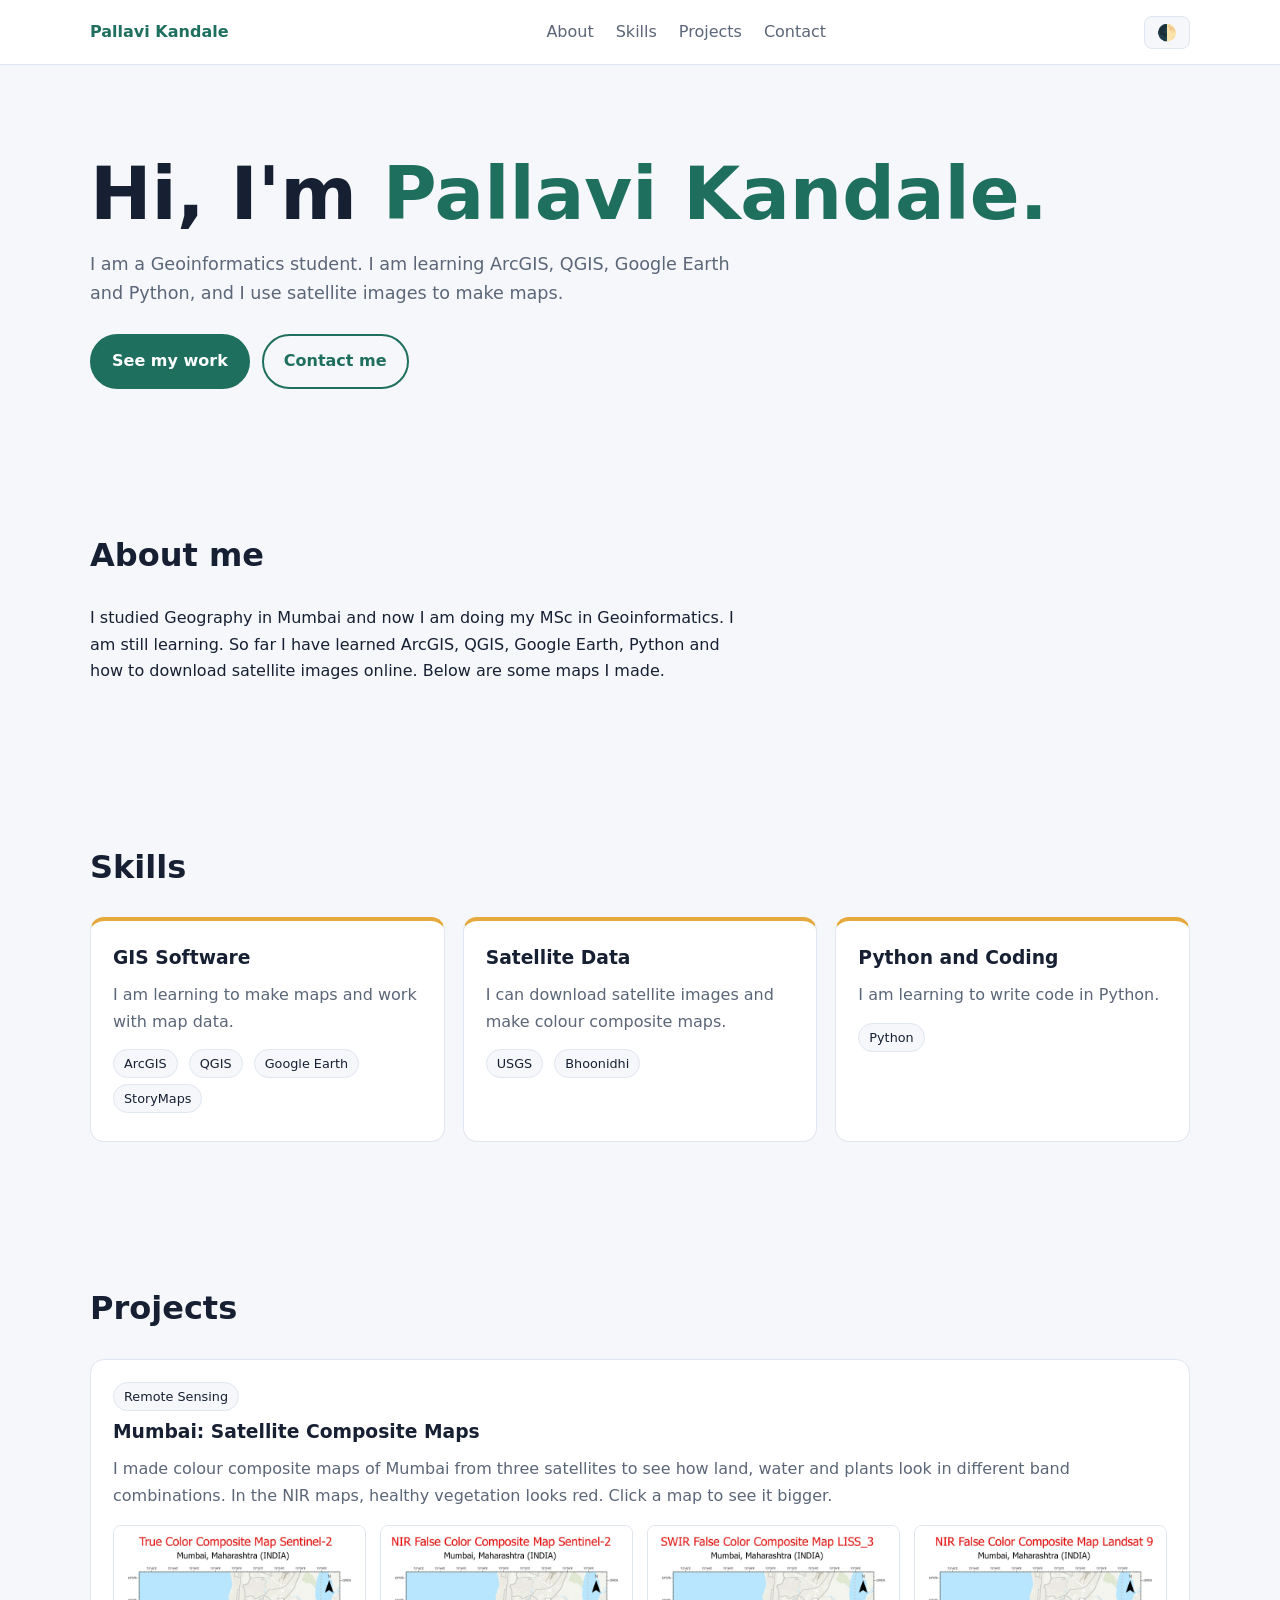
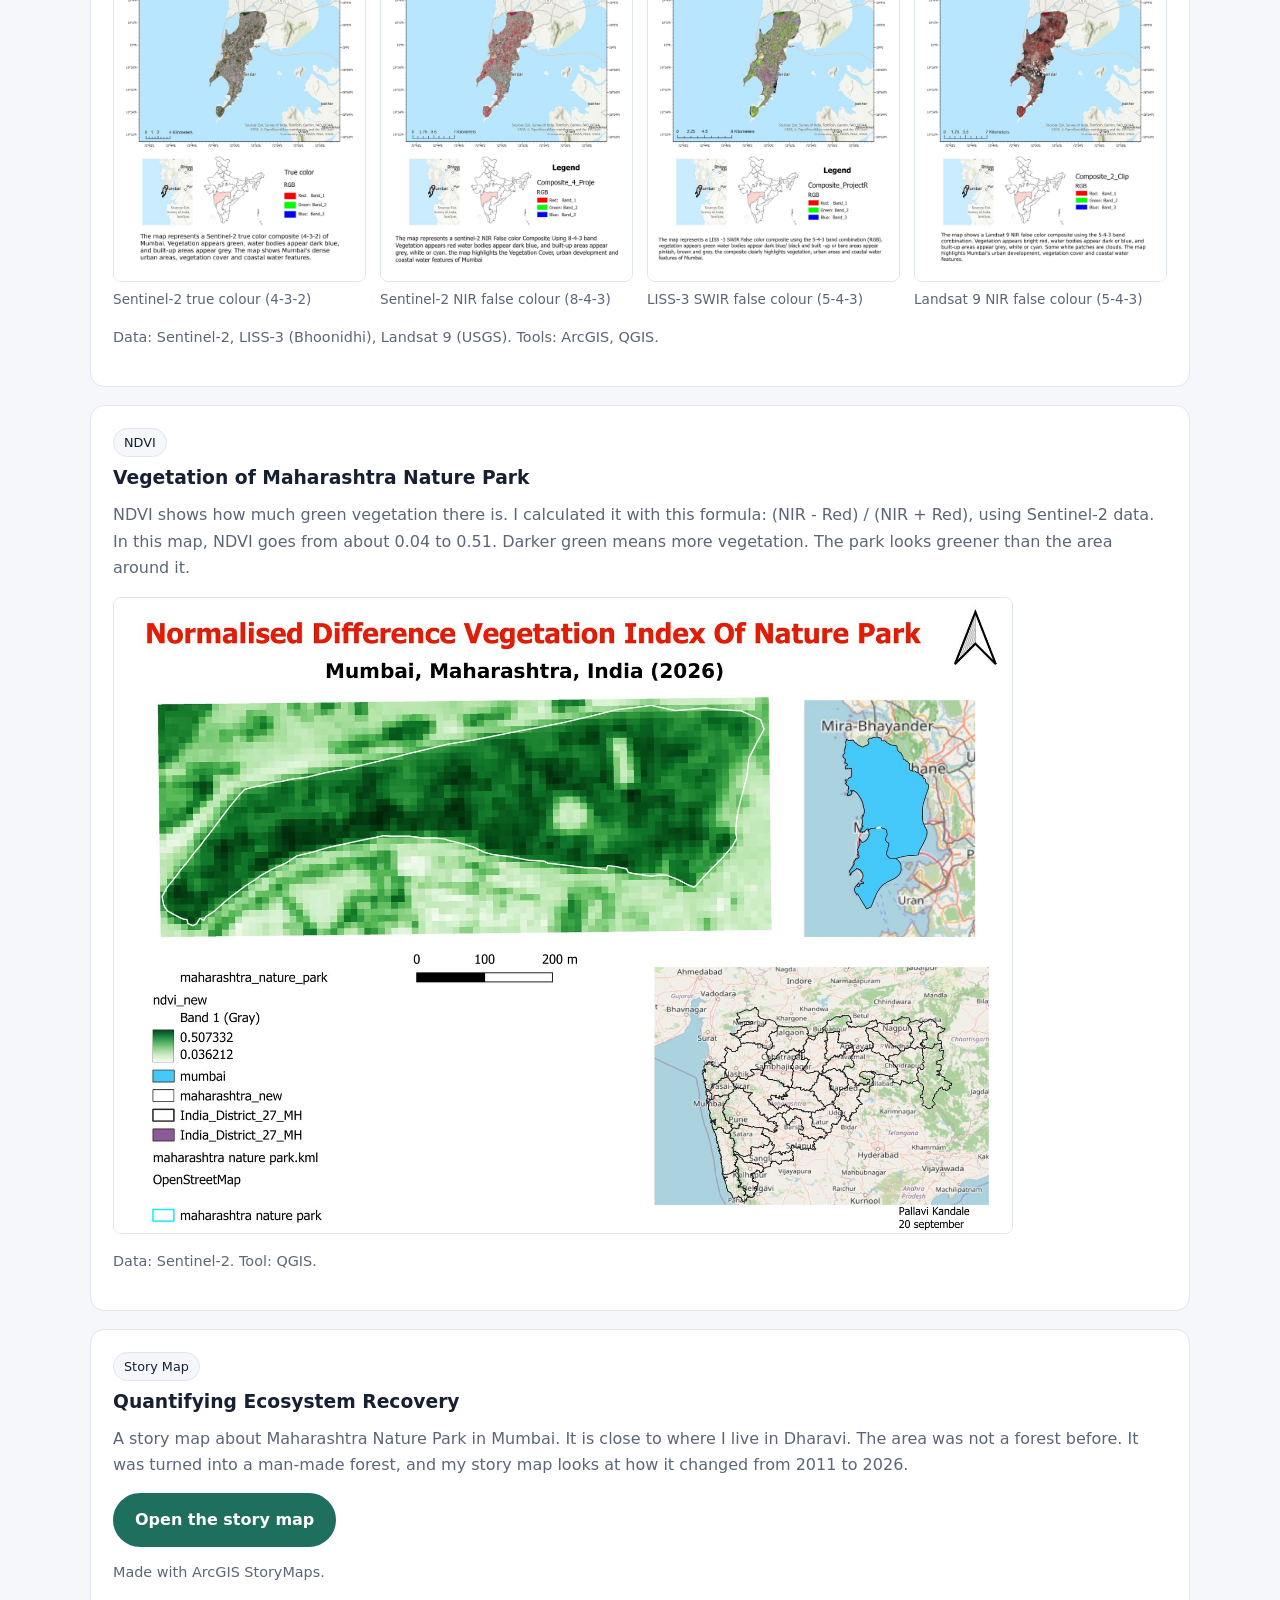
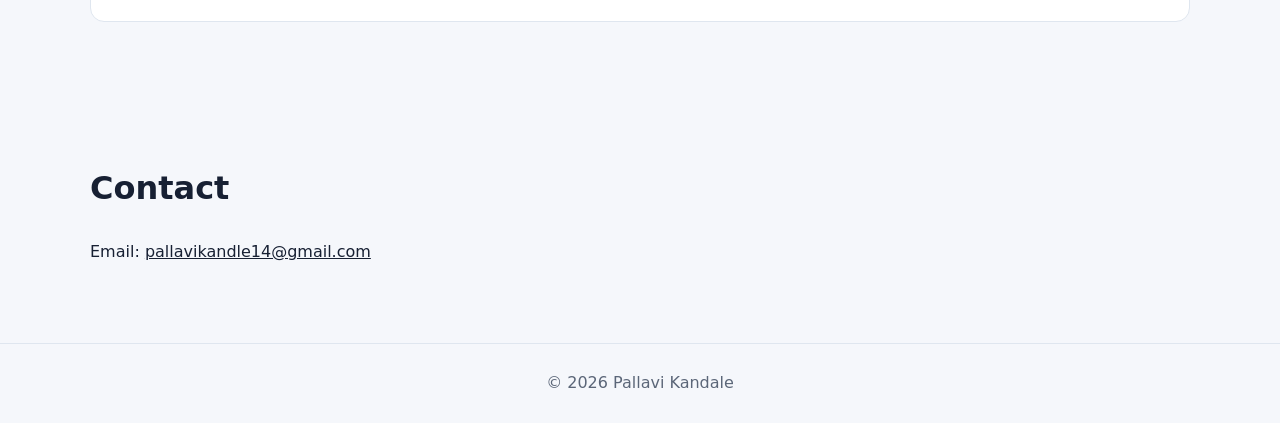
==== index.html @ 87682a9f "Add files via upload" ====
<!DOCTYPE html>
<html lang="en">
<head>
  <meta charset="UTF-8">
  <meta name="viewport" content="width=device-width, initial-scale=1">
  <title>Pallavi Kandale | Portfolio</title>

  <style>
    /* ---------- 1. COLOURS (change only --primary and --accent first) ---------- */
    :root {
      --bg: #f5f7fb;
      --surface: #ffffff;
      --text: #172033;
      --muted: #5b6678;
      --line: #dfe6ef;
      --primary: #1f6f5f;
      --accent: #e5a93d;
    }
    /* Dark mode: JavaScript adds class "dark" to <body> */
    body.dark {
      --bg: #0f1722;
      --surface: #16202d;
      --text: #edf3f8;
      --muted: #a6b3c3;
      --line: #263446;
      --primary: #67c8af;
    }

    /* ---------- 2. GLOBAL STYLES ---------- */
    * { box-sizing: border-box; }
    html { scroll-behavior: smooth; }
    body {
      margin: 0;
      font-family: Inter, system-ui, sans-serif;
      line-height: 1.65;
      background: var(--bg);
      color: var(--text);
    }
    a { color: inherit; }
    .container { width: min(100%, 1100px); margin-inline: auto; }
    section { padding: 70px 22px; }
    h2 { font-size: 2rem; margin: 0 0 24px; }

    /* ---------- 3. NAVIGATION ---------- */
    .site-header {
      position: sticky; top: 0; z-index: 10;
      background: var(--surface);
      border-bottom: 1px solid var(--line);
      padding: 0 22px;
    }
    .nav-wrap {
      display: flex; align-items: center; justify-content: space-between;
      gap: 18px; min-height: 64px;
    }
    .brand { font-weight: 800; text-decoration: none; color: var(--primary); }
    .nav-links { display: flex; gap: 22px; list-style: none; margin: 0; padding: 0; }
    .nav-links a { text-decoration: none; color: var(--muted); }
    .nav-links a:hover { color: var(--primary); }
    .nav-tools { display: flex; gap: 8px; }
    .icon-btn {
      border: 1px solid var(--line); background: var(--bg); color: var(--text);
      border-radius: 8px; padding: 6px 12px; cursor: pointer; font-size: 1rem;
    }
    #menuToggle { display: none; }

    /* ---------- 4. HERO ---------- */
    .hero { padding-top: 90px; }
    .hero h1 { font-size: clamp(2.6rem, 7vw, 4.6rem); line-height: 1.05; margin: 0 0 18px; }
    .hero h1 span { color: var(--primary); }
    .hero p { max-width: 60ch; color: var(--muted); font-size: 1.1rem; }
    .hero-actions { display: flex; flex-wrap: wrap; gap: 12px; margin-top: 26px; }

    /* ---------- 5. BUTTONS, TAGS, CARDS (reusable classes) ---------- */
    .btn {
      display: inline-flex; padding: 12px 20px; border-radius: 999px;
      font-weight: 700; text-decoration: none; border: 2px solid var(--primary);
      transition: transform 0.2s ease;
    }
    .btn:hover { transform: translateY(-2px); }
    .btn-primary { background: var(--primary); color: #fff; }
    body.dark .btn-primary { color: #0f1722; }
    .btn-secondary { color: var(--primary); }

    .grid { display: grid; grid-template-columns: repeat(3, 1fr); gap: 18px; }
    .grid-2 { grid-template-columns: repeat(2, 1fr); }
    .card {
      background: var(--surface); border: 1px solid var(--line);
      border-radius: 14px; padding: 22px;
    }
    .card h3 { margin: 0 0 8px; }
    .card p { margin: 0 0 14px; color: var(--muted); }
    .tag {
      display: inline-block; font-size: 0.8rem; padding: 3px 10px; margin: 0 6px 6px 0;
      border-radius: 999px; background: var(--bg); border: 1px solid var(--line);
    }
    .card-link { color: var(--primary); font-weight: 700; margin-right: 14px; }
    .accent-bar { border-top: 4px solid var(--accent); }

    /* ---------- 6. CONTACT + FOOTER ---------- */
    .contact-list { list-style: none; padding: 0; margin: 0; }
    .contact-list li { margin-bottom: 8px; }
    footer { text-align: center; padding: 26px; color: var(--muted); border-top: 1px solid var(--line); }

    /* ---------- 7. RESPONSIVE (small screens) ---------- */
    @media (max-width: 900px) {
      .grid { grid-template-columns: repeat(2, 1fr); }
    }
    @media (max-width: 700px) {
      .grid, .grid-2 { grid-template-columns: 1fr; }
      #menuToggle { display: inline-block; }
      .nav-links {
        display: none; position: absolute; top: 64px; left: 0; right: 0;
        flex-direction: column; background: var(--surface);
        padding: 16px 22px; border-bottom: 1px solid var(--line);
      }
      .nav-links.open { display: flex; }
    }

    /* ---------- 8. PROJECT MAPS ---------- */
    .grid-1 { grid-template-columns: 1fr; }
    .maps-grid { display: grid; grid-template-columns: repeat(4, 1fr); gap: 14px; margin: 16px 0; }
    figure { margin: 0; }
    figcaption { font-size: 0.85rem; color: var(--muted); margin-top: 6px; }
    .zoomable { width: 100%; border-radius: 8px; border: 1px solid var(--line); cursor: zoom-in; display: block; }
    .ndvi { max-width: 900px; margin: 16px 0; }
    .small { font-size: 0.9rem; margin: 0; }
    #lightbox {
      display: none; position: fixed; inset: 0; z-index: 50; padding: 20px;
      background: rgba(0,0,0,0.85); align-items: center; justify-content: center; cursor: zoom-out;
    }
    #lightbox.show { display: flex; }
    #lightbox img { max-width: 100%; max-height: 100%; background: #fff; border-radius: 6px; }
    @media (max-width: 900px) { .maps-grid { grid-template-columns: repeat(2, 1fr); } }
    @media (max-width: 500px) { .maps-grid { grid-template-columns: 1fr; } }
  </style>
</head>

<body>

  <!-- ================= NAVIGATION ================= -->
  <header class="site-header">
    <div class="container nav-wrap">
      <a class="brand" href="#home">Pallavi Kandale</a>

      <nav aria-label="Main navigation">
        <ul class="nav-links" id="navLinks">
          <li><a href="#about">About</a></li>
          <li><a href="#skills">Skills</a></li>
          <li><a href="#projects">Projects</a></li>
          <li><a href="#contact">Contact</a></li>
        </ul>
      </nav>

      <div class="nav-tools">
        <button class="icon-btn" id="themeToggle" aria-label="Switch dark mode">🌓</button>
        <button class="icon-btn" id="menuToggle" aria-label="Open menu">☰</button>
      </div>
    </div>
  </header>

  <main>

    <!-- ================= HERO ================= -->
    <section class="hero" id="home">
      <div class="container">
        <h1>Hi, I'm <span>Pallavi Kandale.</span></h1>
        <p>I am a Geoinformatics student. I am learning ArcGIS, QGIS, Google Earth and Python, and I use satellite images to make maps.</p>
        <div class="hero-actions">
          <a class="btn btn-primary" href="#projects">See my work</a>
          <a class="btn btn-secondary" href="#contact">Contact me</a>
        </div>
      </div>
    </section>

    <!-- ================= ABOUT ================= -->
    <section id="about">
      <div class="container">
        <h2>About me</h2>
        <p style="max-width:65ch">I studied Geography in Mumbai and now I am doing my MSc in Geoinformatics. I am still learning. So far I have learned ArcGIS, QGIS, Google Earth, Python and how to download satellite images online. Below are some maps I made.</p>
      </div>
    </section>

    <!-- ================= SKILLS ================= -->
    <section id="skills">
      <div class="container">
        <h2>Skills</h2>
        <div class="grid">
          <article class="card accent-bar">
            <h3>GIS Software</h3>
            <p>I am learning to make maps and work with map data.</p>
            <span class="tag">ArcGIS</span>
            <span class="tag">QGIS</span>
            <span class="tag">Google Earth</span>
            <span class="tag">StoryMaps</span>
          </article>

          <article class="card accent-bar">
            <h3>Satellite Data</h3>
            <p>I can download satellite images and make colour composite maps.</p>
            <span class="tag">USGS</span>
            <span class="tag">Bhoonidhi</span>
          </article>

          <article class="card accent-bar">
            <h3>Python and Coding</h3>
            <p>I am learning to write code in Python.</p>
            <span class="tag">Python</span>
          </article>

        </div>
      </div>
    </section>

    <!-- ================= PROJECTS ================= -->
    <section id="projects">
      <div class="container">
        <h2>Projects</h2>
        <div class="grid grid-1">

          <article class="card">
            <span class="tag">Remote Sensing</span>
            <h3>Mumbai: Satellite Composite Maps</h3>
            <p>I made colour composite maps of Mumbai from three satellites to see how land, water and plants look in different band combinations. In the NIR maps, healthy vegetation looks red. Click a map to see it bigger.</p>
            <div class="maps-grid">
          <figure>
            <img class="zoomable" src="[data-uri]" alt="Sentinel-2 true colour composite map of Mumbai">
            <figcaption>Sentinel-2 true colour (4-3-2)</figcaption>
          </figure>
          <figure>
            <img class="zoomable" src="[data-uri]" alt="Sentinel-2 NIR false colour composite map of Mumbai">
            <figcaption>Sentinel-2 NIR false colour (8-4-3)</figcaption>
          </figure>
          <figure>
            <img class="zoomable" src="[data-uri]" alt="LISS-3 SWIR false colour composite map of Mumbai">
            <figcaption>LISS-3 SWIR false colour (5-4-3)</figcaption>
          </figure>
          <figure>
            <img class="zoomable" src="[data-uri]" alt="Landsat 9 NIR false colour composite map of Mumbai">
            <figcaption>Landsat 9 NIR false colour (5-4-3)</figcaption>
          </figure>
            </div>
            <p class="small">Data: Sentinel-2, LISS-3 (Bhoonidhi), Landsat 9 (USGS). Tools: ArcGIS, QGIS.</p>
          </article>

          <article class="card">
            <span class="tag">NDVI</span>
            <h3>Vegetation of Maharashtra Nature Park</h3>
            <p>NDVI shows how much green vegetation there is. I calculated it with this formula: (NIR - Red) / (NIR + Red), using Sentinel-2 data. In this map, NDVI goes from about 0.04 to 0.51. Darker green means more vegetation. The park looks greener than the area around it.</p>
            <img class="zoomable ndvi" src="[data-uri]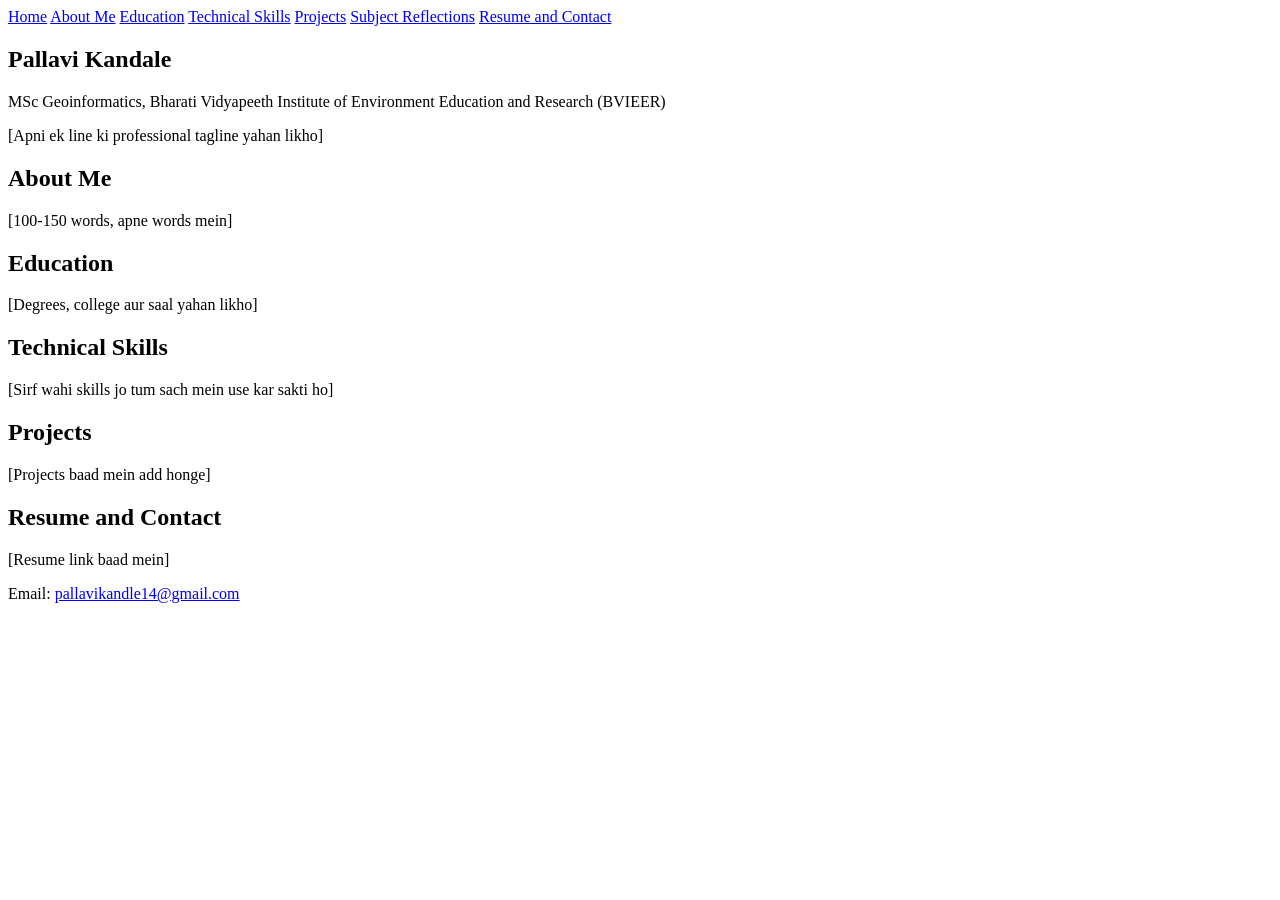
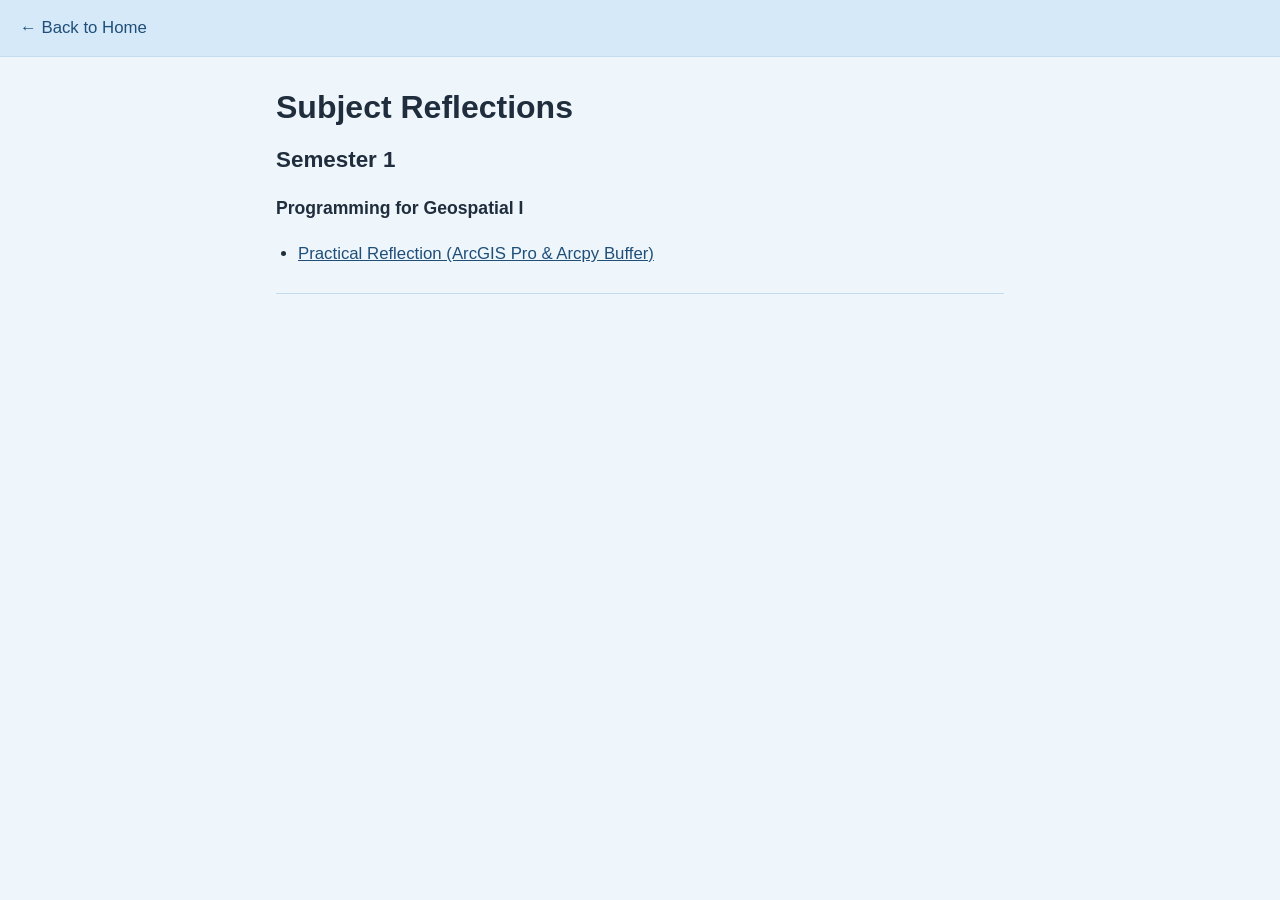
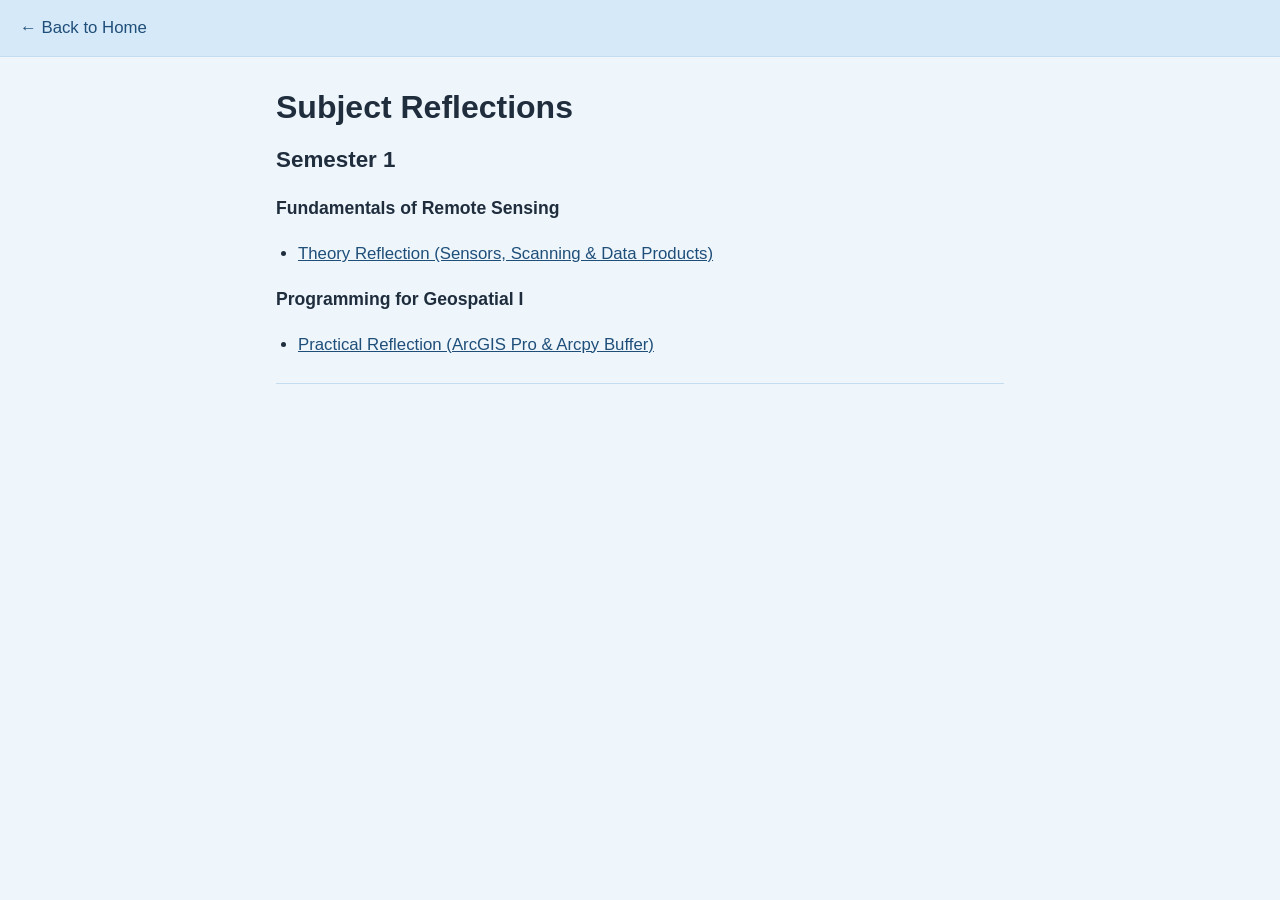
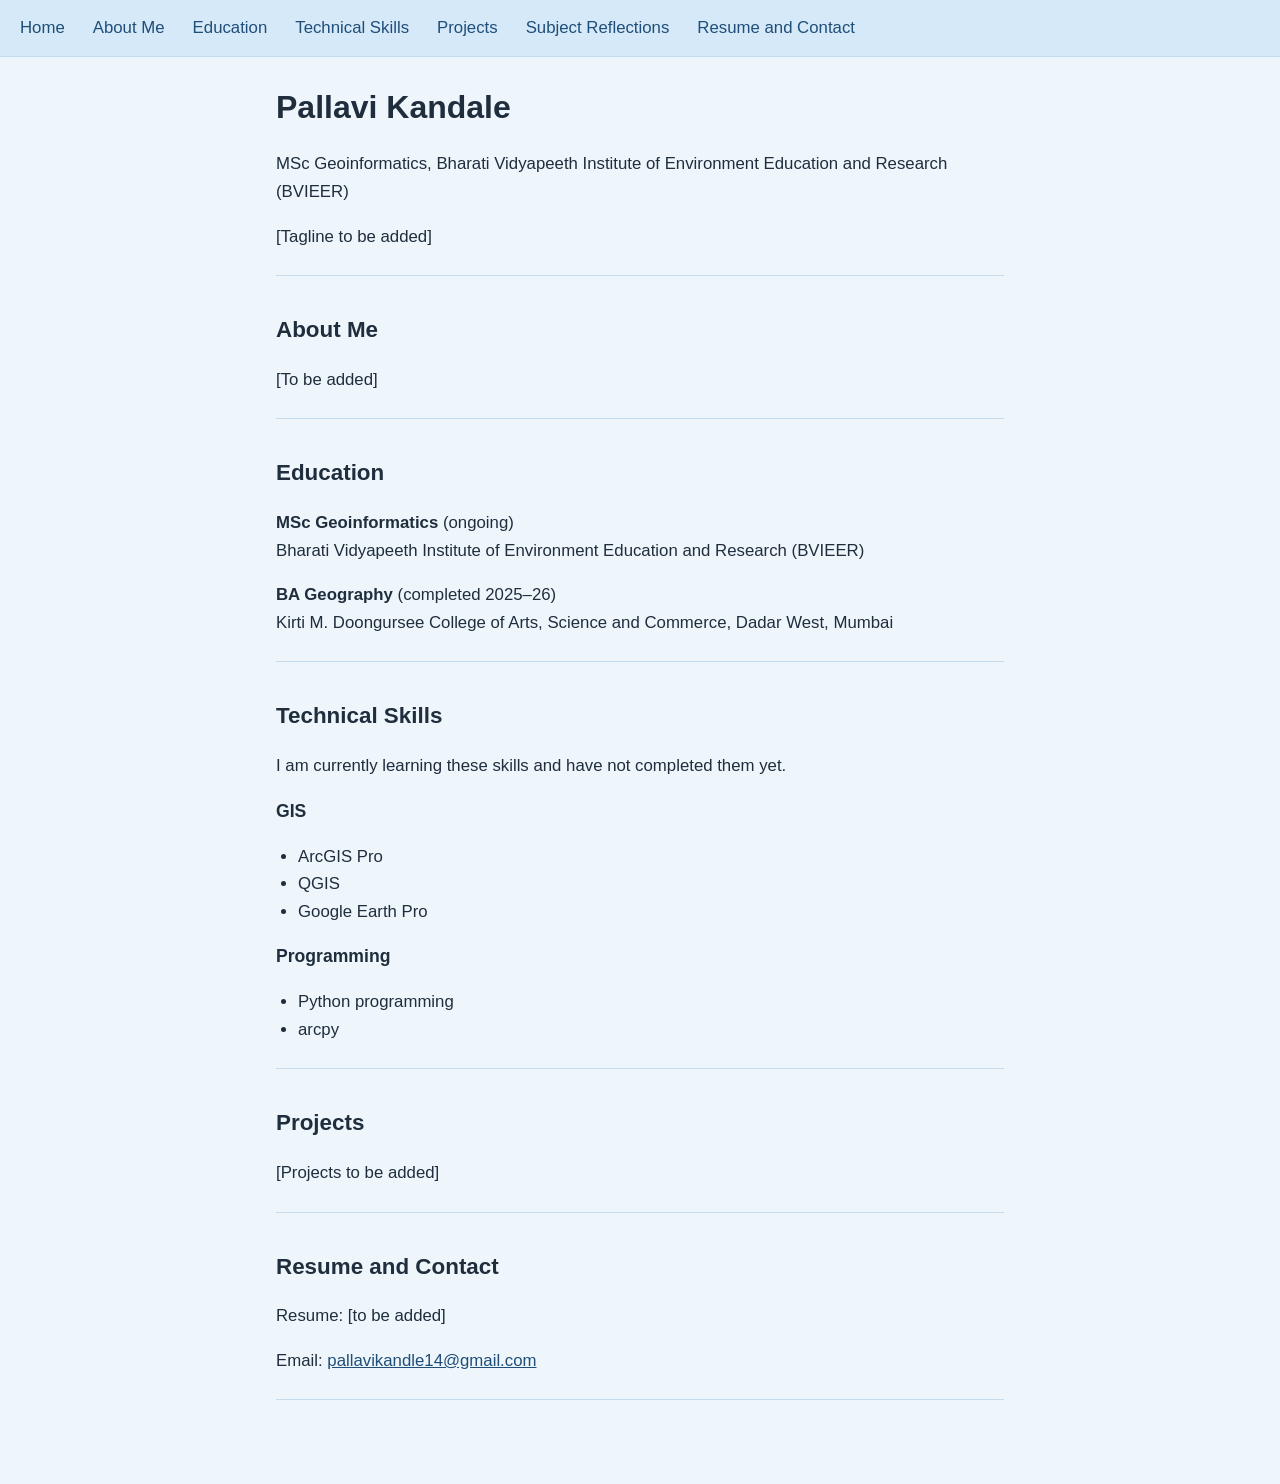
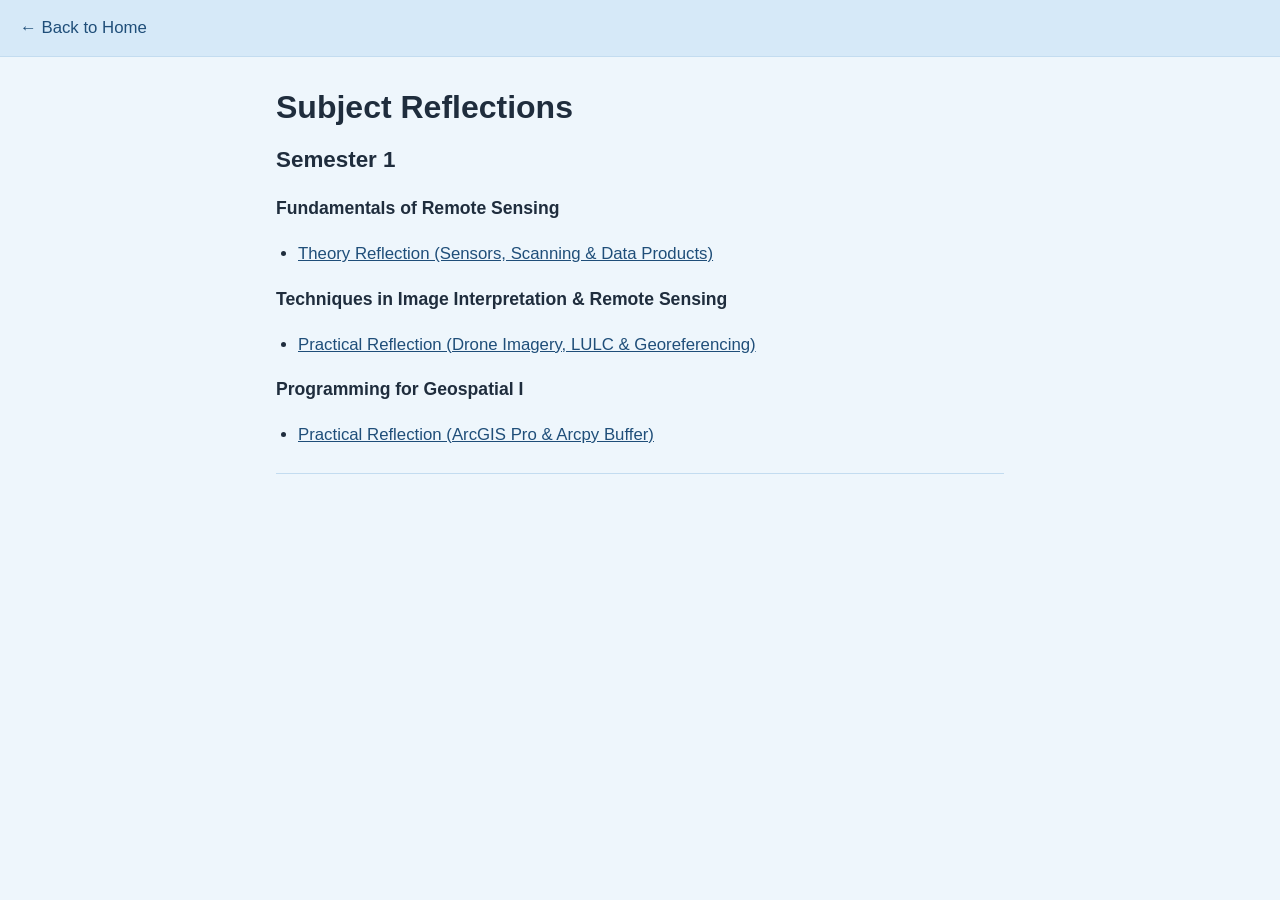
